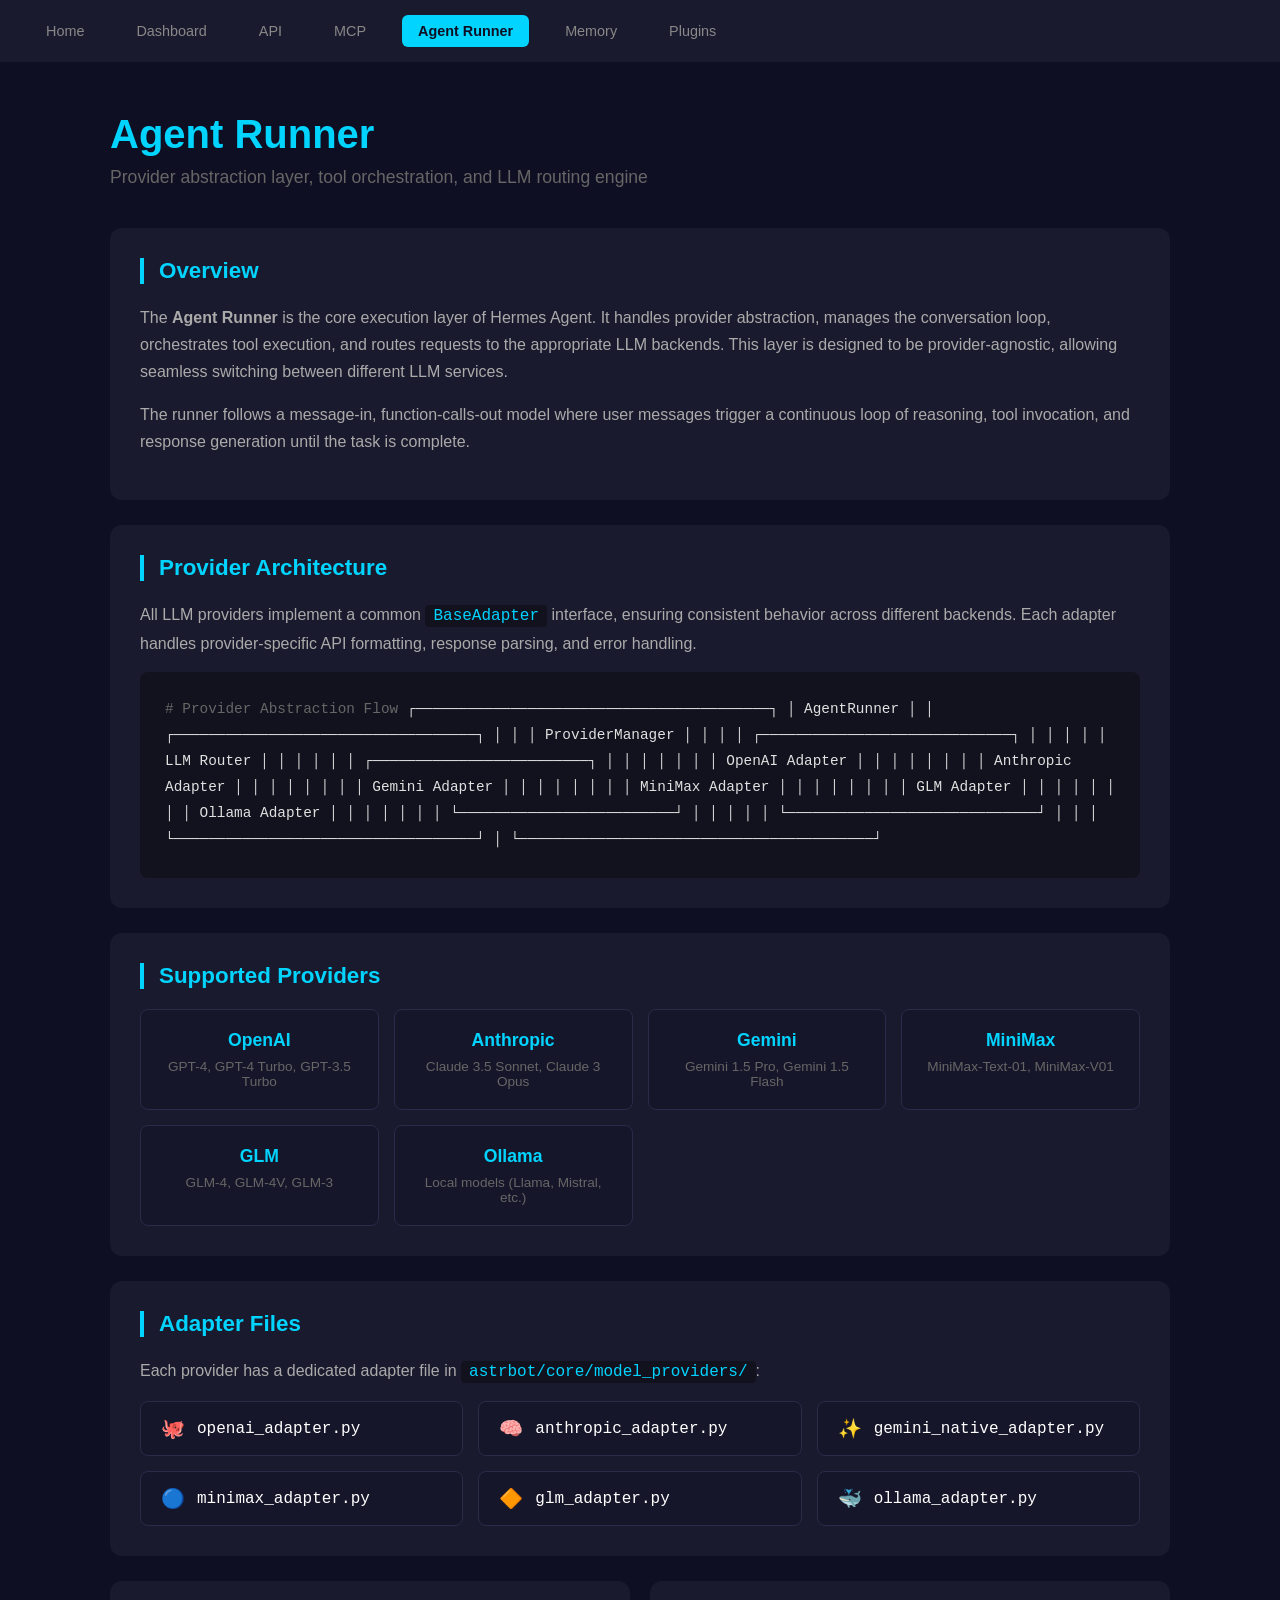
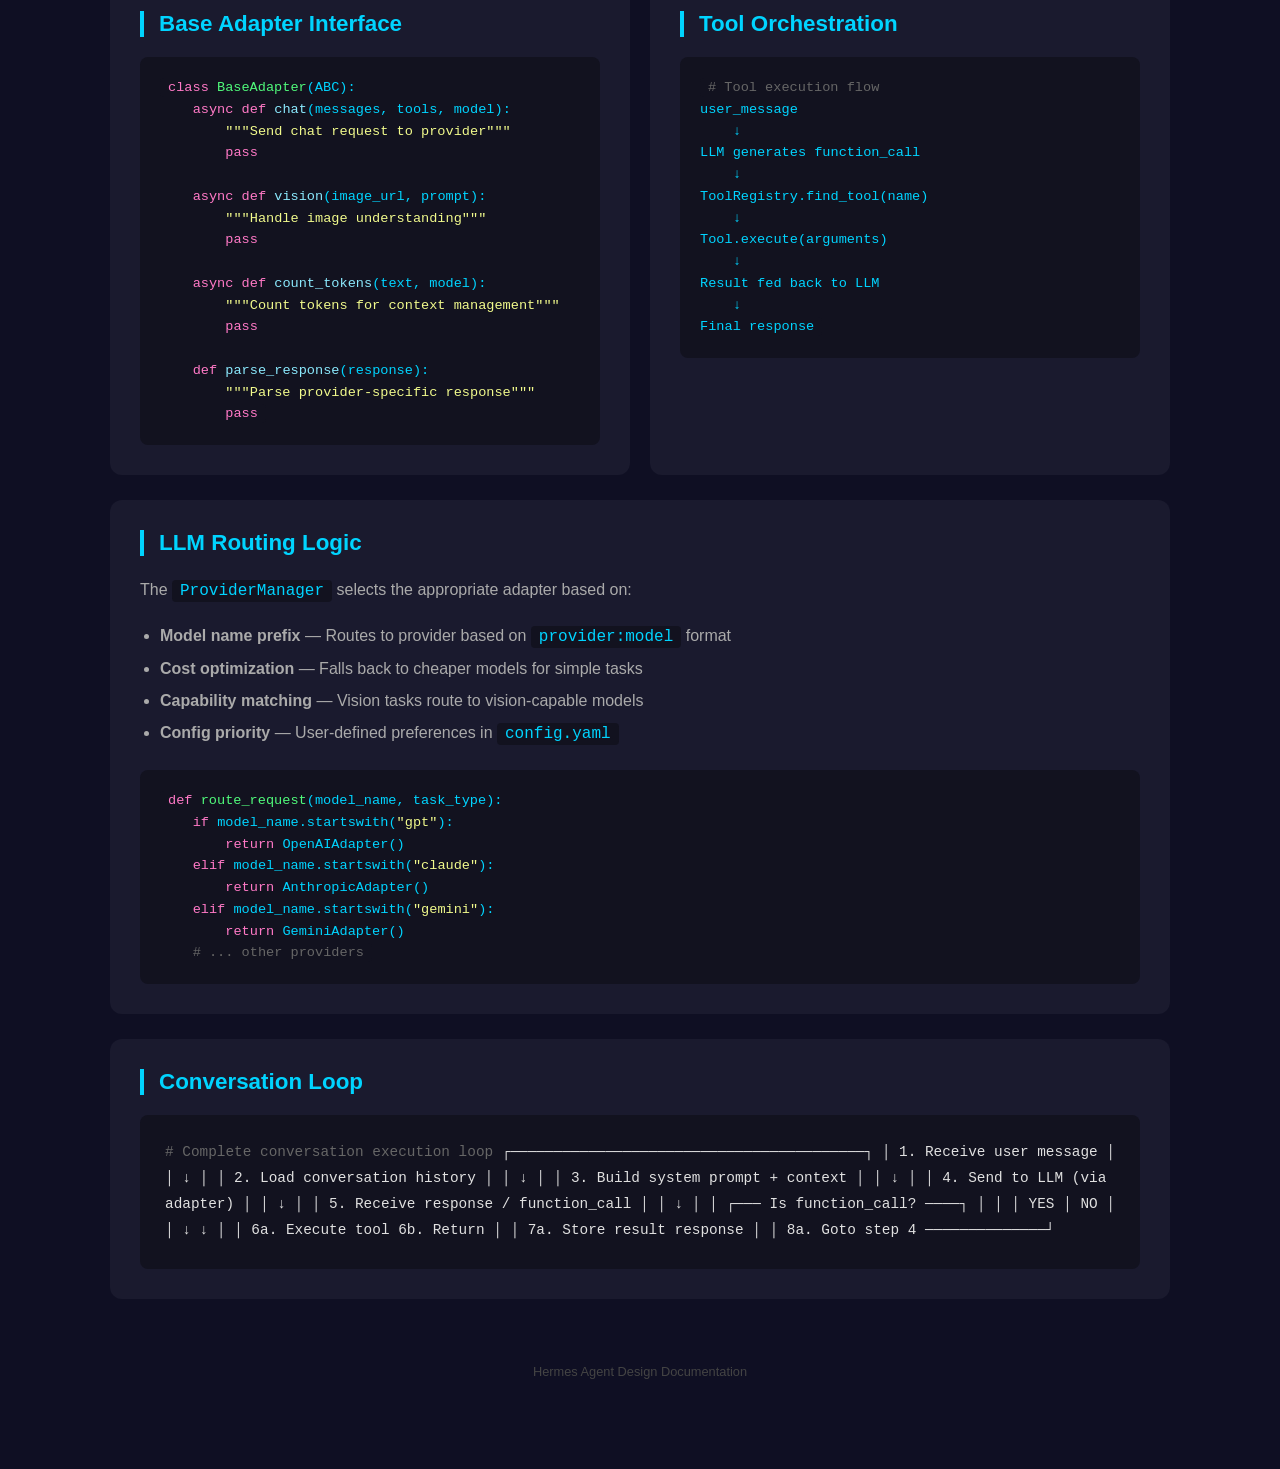
==== agent-runner.html @ dbc936b1 "docs: add 6 documentation pages" ====
<!DOCTYPE html>
<html lang="en">
<head>
    <meta charset="UTF-8">
    <meta name="viewport" content="width=device-width, initial-scale=1.0">
    <title>Agent Runner - Hermes Agent</title>
    <style>
        * { margin: 0; padding: 0; box-sizing: border-box; }
        body { font-family: -apple-system, BlinkMacSystemFont, 'Segoe UI', Roboto, sans-serif; background: #0f0f23; color: #e0e0e0; min-height: 100vh; }
        nav { background: #1a1a2e; padding: 15px 30px; display: flex; gap: 20px; flex-wrap: wrap; }
        nav a { color: #888; text-decoration: none; padding: 8px 16px; border-radius: 6px; transition: all 0.2s; font-size: 0.9em; }
        nav a:hover { background: #2a2a4a; color: #00d4ff; }
        nav a.active { background: #00d4ff; color: #0f0f23; font-weight: bold; }
        .container { max-width: 1100px; margin: 0 auto; padding: 50px 20px; }
        h1 { font-size: 2.5em; color: #00d4ff; margin-bottom: 10px; }
        .subtitle { color: #666; font-size: 1.1em; margin-bottom: 40px; }
        .section { background: #1a1a2e; border-radius: 12px; padding: 30px; margin-bottom: 25px; }
        .section h2 { color: #00d4ff; margin-bottom: 20px; font-size: 1.4em; border-left: 4px solid #00d4ff; padding-left: 15px; }
        .section p { color: #aaa; line-height: 1.7; margin-bottom: 15px; }
        .section code { background: #12121f; padding: 2px 8px; border-radius: 4px; color: #00d4ff; font-family: 'Courier New', monospace; }
        pre { background: #12121f; padding: 20px; border-radius: 8px; overflow-x: auto; line-height: 1.6; font-size: 0.85em; }
        pre code { background: none; padding: 0; color: #e0e0e0; }
        .comment { color: #666; }
        .keyword { color: #ff79c6; }
        .string { color: #f1fa8c; }
        .function { color: #50fa7b; }
        .method { color: #8be9fd; }
        .provider-grid { display: grid; grid-template-columns: repeat(auto-fit, minmax(200px, 1fr)); gap: 15px; margin-top: 20px; }
        .provider-card { background: #16162a; border: 1px solid #2a2a4a; border-radius: 8px; padding: 20px; text-align: center; }
        .provider-card .name { color: #00d4ff; font-weight: bold; font-size: 1.1em; }
        .provider-card .desc { color: #666; font-size: 0.85em; margin-top: 8px; }
        .flow-diagram { background: #12121f; padding: 25px; border-radius: 8px; font-family: 'Courier New', monospace; font-size: 0.9em; line-height: 1.8; }
        .file-list { display: grid; grid-template-columns: repeat(auto-fit, minmax(280px, 1fr)); gap: 15px; }
        .file-item { background: #16162a; border: 1px solid #2a2a4a; border-radius: 8px; padding: 15px 20px; display: flex; align-items: center; gap: 12px; }
        .file-item .icon { color: #00d4ff; font-size: 1.2em; }
        .file-item .name { color: #fff; font-family: 'Courier New', monospace; }
        .two-col { display: grid; grid-template-columns: 1fr 1fr; gap: 20px; }
        @media (max-width: 768px) { .two-col { grid-template-columns: 1fr; } }
        .footer { text-align: center; padding: 40px 0; color: #444; font-size: 0.8em; }
    </style>
</head>
<body>
    <nav>
        <a href="index.html">Home</a>
        <a href="dashboard.html">Dashboard</a>
        <a href="api.html">API</a>
        <a href="mcp.html">MCP</a>
        <a href="agent-runner.html" class="active">Agent Runner</a>
        <a href="#">Memory</a>
        <a href="#">Plugins</a>
    </nav>

    <div class="container">
        <h1>Agent Runner</h1>
        <p class="subtitle">Provider abstraction layer, tool orchestration, and LLM routing engine</p>

        <div class="section">
            <h2>Overview</h2>
            <p>The <strong>Agent Runner</strong> is the core execution layer of Hermes Agent. It handles provider abstraction, manages the conversation loop, orchestrates tool execution, and routes requests to the appropriate LLM backends. This layer is designed to be provider-agnostic, allowing seamless switching between different LLM services.</p>
            <p>The runner follows a message-in, function-calls-out model where user messages trigger a continuous loop of reasoning, tool invocation, and response generation until the task is complete.</p>
        </div>

        <div class="section">
            <h2>Provider Architecture</h2>
            <p>All LLM providers implement a common <code>BaseAdapter</code> interface, ensuring consistent behavior across different backends. Each adapter handles provider-specific API formatting, response parsing, and error handling.</p>
            <div class="flow-diagram"><span class="comment"># Provider Abstraction Flow</span>
┌─────────────────────────────────────────┐
│            AgentRunner                   │
│  ┌───────────────────────────────────┐  │
│  │    ProviderManager                │  │
│  │  ┌─────────────────────────────┐  │  │
│  │  │  LLM Router                  │  │  │
│  │  │  ┌─────────────────────────┐  │  │  │
│  │  │  │ OpenAI Adapter         │  │  │  │
│  │  │  │ Anthropic Adapter      │  │  │  │
│  │  │  │ Gemini Adapter          │  │  │  │
│  │  │  │ MiniMax Adapter         │  │  │  │
│  │  │  │ GLM Adapter             │  │  │  │
│  │  │  │ Ollama Adapter          │  │  │  │
│  │  │  └─────────────────────────┘  │  │  │
│  │  └─────────────────────────────┘  │  │
│  └───────────────────────────────────┘  │
└─────────────────────────────────────────┘</div>
        </div>

        <div class="section">
            <h2>Supported Providers</h2>
            <div class="provider-grid">
                <div class="provider-card">
                    <div class="name">OpenAI</div>
                    <div class="desc">GPT-4, GPT-4 Turbo, GPT-3.5 Turbo</div>
                </div>
                <div class="provider-card">
                    <div class="name">Anthropic</div>
                    <div class="desc">Claude 3.5 Sonnet, Claude 3 Opus</div>
                </div>
                <div class="provider-card">
                    <div class="name">Gemini</div>
                    <div class="desc">Gemini 1.5 Pro, Gemini 1.5 Flash</div>
                </div>
                <div class="provider-card">
                    <div class="name">MiniMax</div>
                    <div class="desc">MiniMax-Text-01, MiniMax-V01</div>
                </div>
                <div class="provider-card">
                    <div class="name">GLM</div>
                    <div class="desc">GLM-4, GLM-4V, GLM-3</div>
                </div>
                <div class="provider-card">
                    <div class="name">Ollama</div>
                    <div class="desc">Local models (Llama, Mistral, etc.)</div>
                </div>
            </div>
        </div>

        <div class="section">
            <h2>Adapter Files</h2>
            <p>Each provider has a dedicated adapter file in <code>astrbot/core/model_providers/</code>:</p>
            <div class="file-list">
                <div class="file-item">
                    <span class="icon">🐙</span>
                    <span class="name">openai_adapter.py</span>
                </div>
                <div class="file-item">
                    <span class="icon">🧠</span>
                    <span class="name">anthropic_adapter.py</span>
                </div>
                <div class="file-item">
                    <span class="icon">✨</span>
                    <span class="name">gemini_native_adapter.py</span>
                </div>
                <div class="file-item">
                    <span class="icon">🔵</span>
                    <span class="name">minimax_adapter.py</span>
                </div>
                <div class="file-item">
                    <span class="icon">🔶</span>
                    <span class="name">glm_adapter.py</span>
                </div>
                <div class="file-item">
                    <span class="icon">🐳</span>
                    <span class="name">ollama_adapter.py</span>
                </div>
            </div>
        </div>

        <div class="two-col">
            <div class="section">
                <h2>Base Adapter Interface</h2>
                <pre><code><span class="keyword">class</span> <span class="function">BaseAdapter</span>(ABC):
    <span class="keyword">async def</span> <span class="method">chat</span>(messages, tools, model):
        <span class="string">"""Send chat request to provider"""</span>
        <span class="keyword">pass</span>

    <span class="keyword">async def</span> <span class="method">vision</span>(image_url, prompt):
        <span class="string">"""Handle image understanding"""</span>
        <span class="keyword">pass</span>

    <span class="keyword">async def</span> <span class="method">count_tokens</span>(text, model):
        <span class="string">"""Count tokens for context management"""</span>
        <span class="keyword">pass</span>

    <span class="keyword">def</span> <span class="method">parse_response</span>(response):
        <span class="string">"""Parse provider-specific response"""</span>
        <span class="keyword">pass</span></code></pre>
            </div>

            <div class="section">
                <h2>Tool Orchestration</h2>
                <pre><code><span class="comment"># Tool execution flow</span>
user_message
    ↓
LLM generates function_call
    ↓
ToolRegistry.find_tool(name)
    ↓
Tool.execute(arguments)
    ↓
Result fed back to LLM
    ↓
Final response</code></pre>
            </div>
        </div>

        <div class="section">
            <h2>LLM Routing Logic</h2>
            <p>The <code>ProviderManager</code> selects the appropriate adapter based on:</p>
            <ul style="color: #aaa; line-height: 2; margin-left: 20px; margin-top: 10px;">
                <li><strong>Model name prefix</strong> — Routes to provider based on <code>provider:model</code> format</li>
                <li><strong>Cost optimization</strong> — Falls back to cheaper models for simple tasks</li>
                <li><strong>Capability matching</strong> — Vision tasks route to vision-capable models</li>
                <li><strong>Config priority</strong> — User-defined preferences in <code>config.yaml</code></li>
            </ul>
            <pre style="margin-top: 20px;"><code><span class="keyword">def</span> <span class="function">route_request</span>(model_name, task_type):
    <span class="keyword">if</span> model_name.startswith(<span class="string">"gpt"</span>):
        <span class="keyword">return</span> OpenAIAdapter()
    <span class="keyword">elif</span> model_name.startswith(<span class="string">"claude"</span>):
        <span class="keyword">return</span> AnthropicAdapter()
    <span class="keyword">elif</span> model_name.startswith(<span class="string">"gemini"</span>):
        <span class="keyword">return</span> GeminiAdapter()
    <span class="comment"># ... other providers</span></code></pre>
        </div>

        <div class="section">
            <h2>Conversation Loop</h2>
            <div class="flow-diagram"><span class="comment"># Complete conversation execution loop</span>
┌─────────────────────────────────────────┐
│  1. Receive user message                │
│         ↓                               │
│  2. Load conversation history           │
│         ↓                               │
│  3. Build system prompt + context       │
│         ↓                               │
│  4. Send to LLM (via adapter)           │
│         ↓                               │
│  5. Receive response / function_call    │
│         ↓                               │
│  ┌─── Is function_call? ────┐           │
│  │  YES                     │ NO        │
│  ↓                         ↓            │
│  6a. Execute tool         6b. Return     │
│  7a. Store result          response      │
│  8a. Goto step 4           ──────────────┘</div>
        </div>

        <div class="footer">
            Hermes Agent Design Documentation
        </div>
    </div>
</body>
</html>
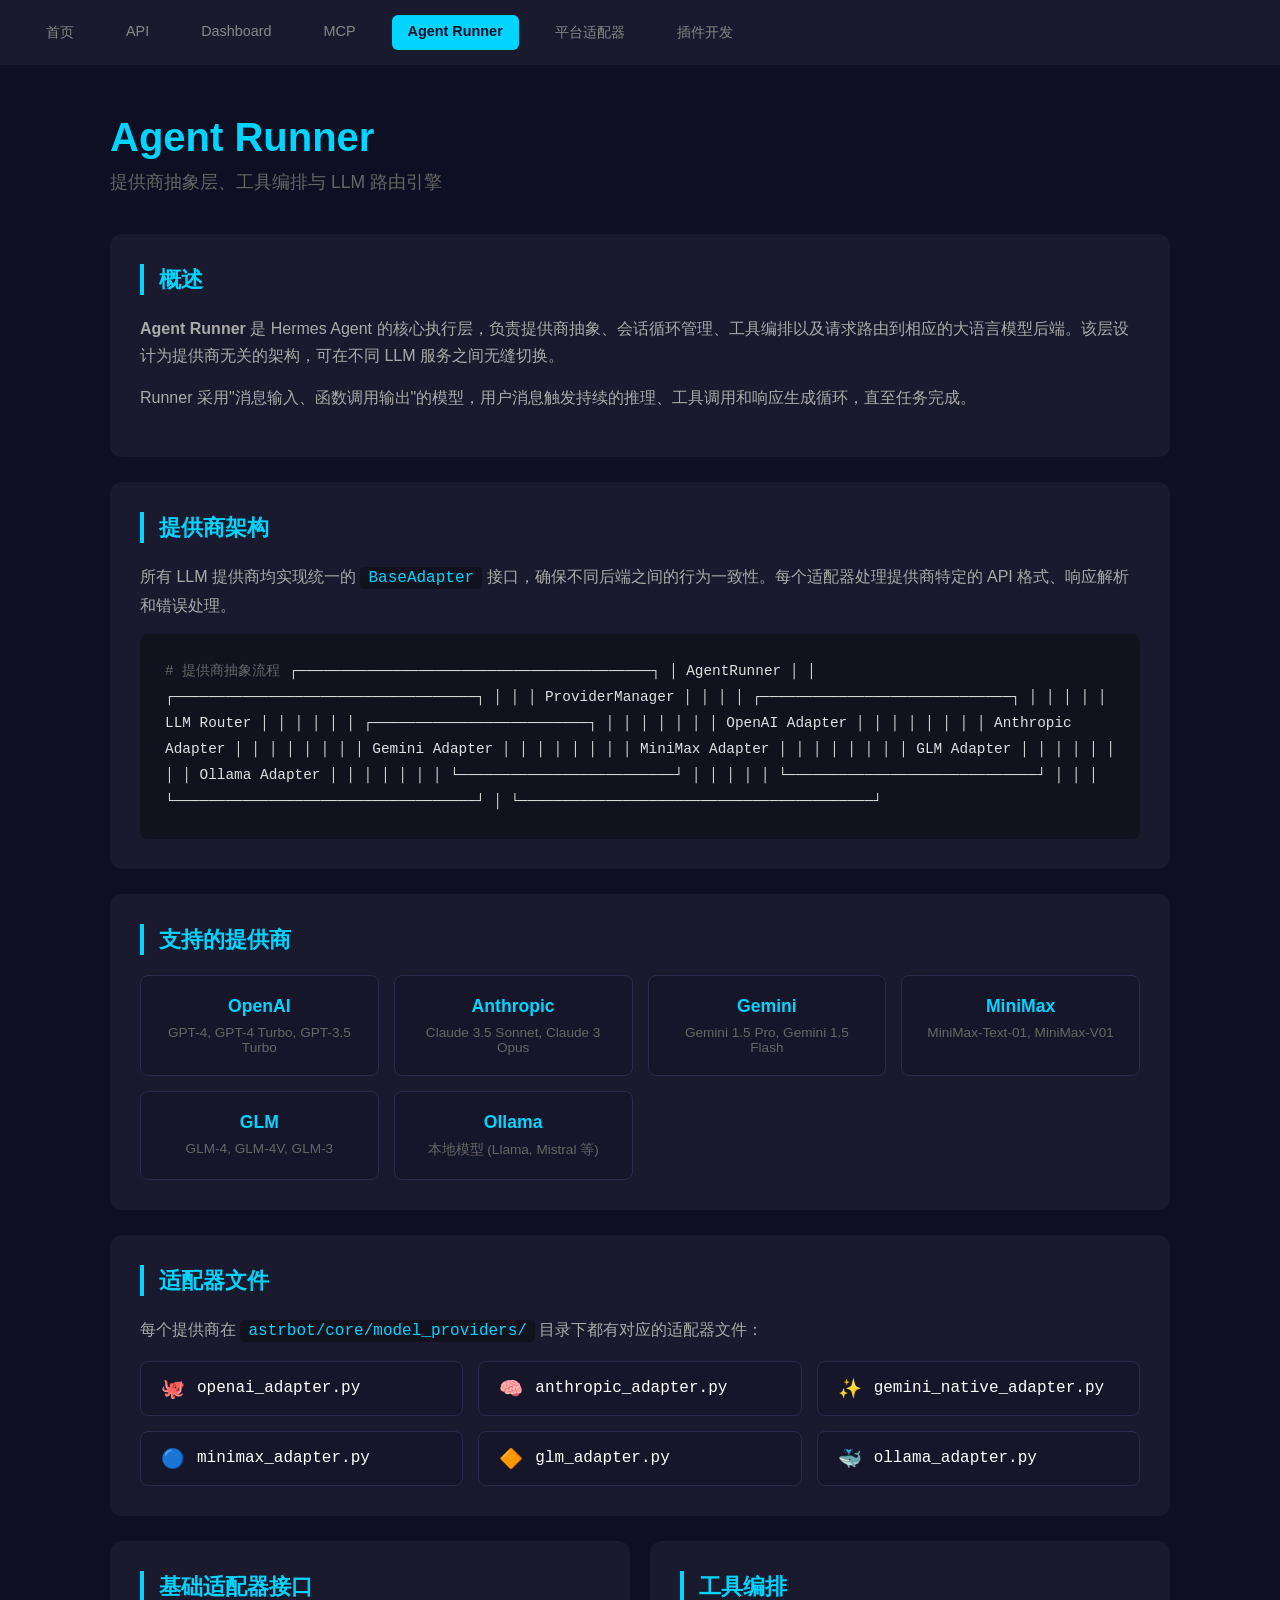
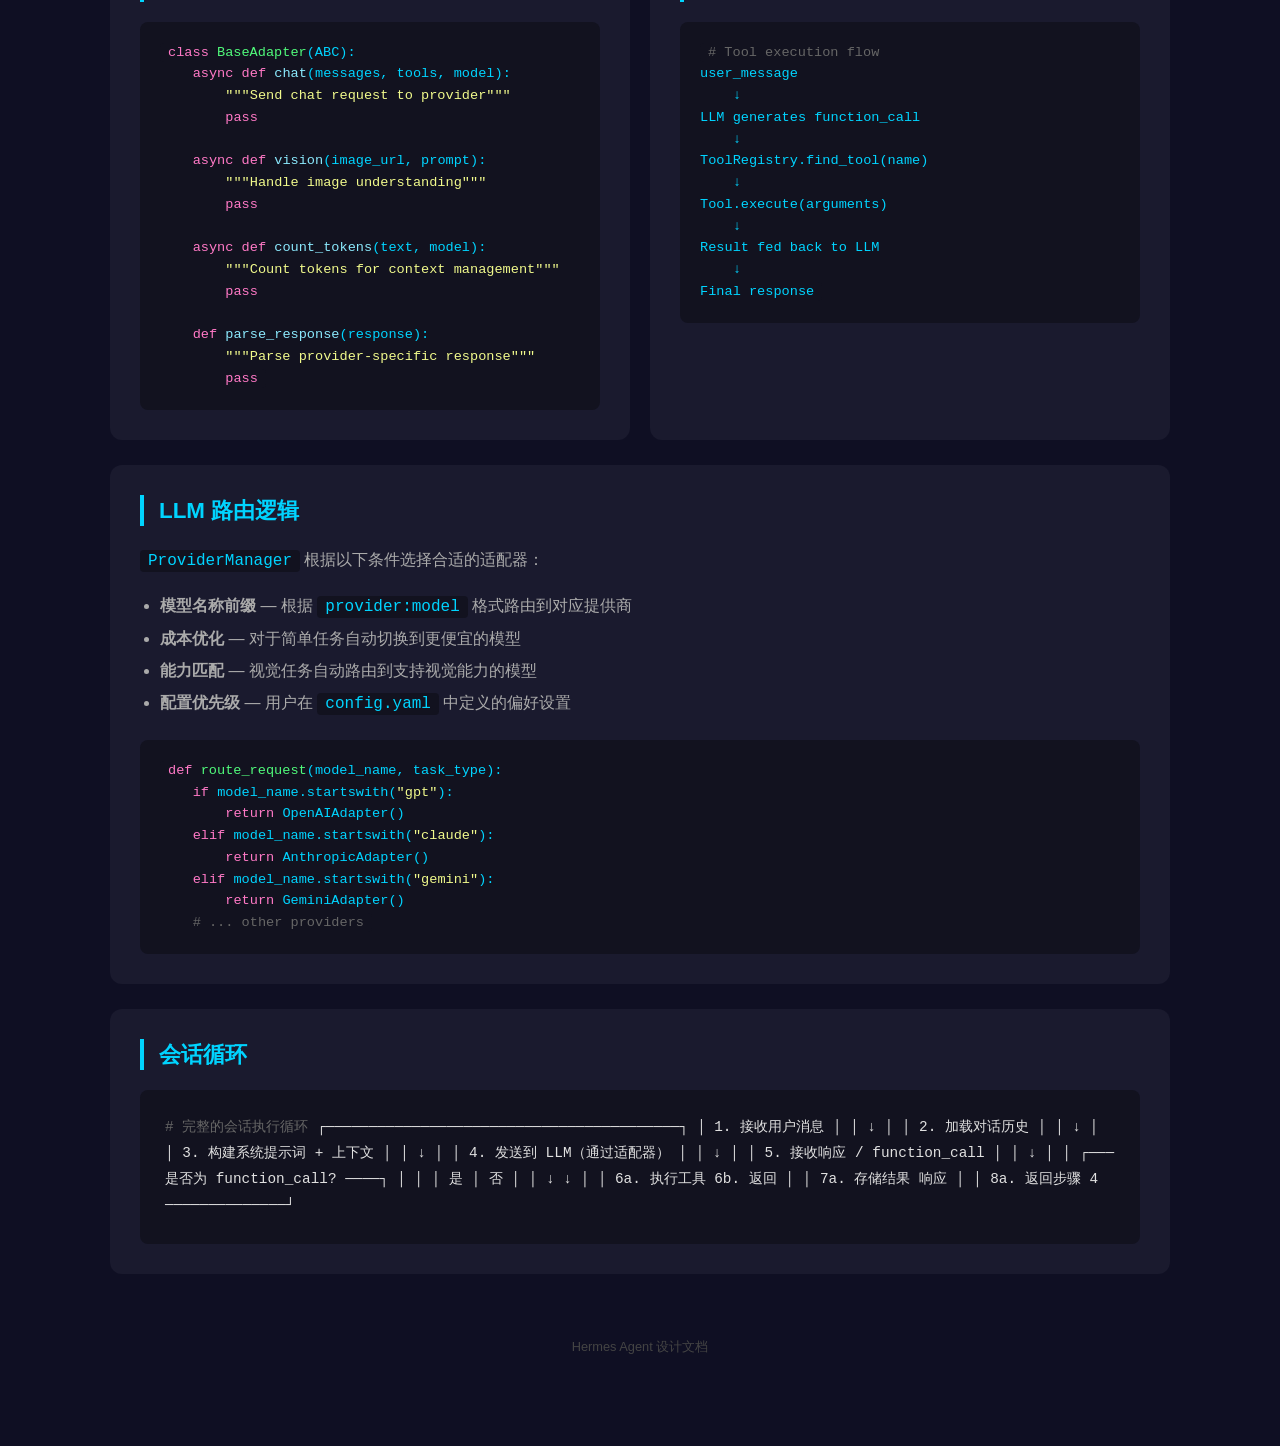
==== commit 0cd5e2bd: "docs: localize all pages to Chinese" ====
--- a/agent-runner.html
+++ b/agent-runner.html
@@ -1,5 +1,5 @@
 <!DOCTYPE html>
-<html lang="en">
+<html lang="zh-CN">
 <head>
     <meta charset="UTF-8">
     <meta name="viewport" content="width=device-width, initial-scale=1.0">
@@ -41,29 +41,29 @@
 </head>
 <body>
     <nav>
-        <a href="index.html">Home</a>
+        <a href="index.html">首页</a>
+        <a href="api.html">API</a>
         <a href="dashboard.html">Dashboard</a>
-        <a href="api.html">API</a>
         <a href="mcp.html">MCP</a>
         <a href="agent-runner.html" class="active">Agent Runner</a>
-        <a href="#">Memory</a>
-        <a href="#">Plugins</a>
+        <a href="platform-adapter.html">平台适配器</a>
+        <a href="plugin-development.html">插件开发</a>
     </nav>
 
     <div class="container">
         <h1>Agent Runner</h1>
-        <p class="subtitle">Provider abstraction layer, tool orchestration, and LLM routing engine</p>
-
-        <div class="section">
-            <h2>Overview</h2>
-            <p>The <strong>Agent Runner</strong> is the core execution layer of Hermes Agent. It handles provider abstraction, manages the conversation loop, orchestrates tool execution, and routes requests to the appropriate LLM backends. This layer is designed to be provider-agnostic, allowing seamless switching between different LLM services.</p>
-            <p>The runner follows a message-in, function-calls-out model where user messages trigger a continuous loop of reasoning, tool invocation, and response generation until the task is complete.</p>
-        </div>
-
-        <div class="section">
-            <h2>Provider Architecture</h2>
-            <p>All LLM providers implement a common <code>BaseAdapter</code> interface, ensuring consistent behavior across different backends. Each adapter handles provider-specific API formatting, response parsing, and error handling.</p>
-            <div class="flow-diagram"><span class="comment"># Provider Abstraction Flow</span>
+        <p class="subtitle">提供商抽象层、工具编排与 LLM 路由引擎</p>
+
+        <div class="section">
+            <h2>概述</h2>
+            <p><strong>Agent Runner</strong> 是 Hermes Agent 的核心执行层，负责提供商抽象、会话循环管理、工具编排以及请求路由到相应的大语言模型后端。该层设计为提供商无关的架构，可在不同 LLM 服务之间无缝切换。</p>
+            <p>Runner 采用"消息输入、函数调用输出"的模型，用户消息触发持续的推理、工具调用和响应生成循环，直至任务完成。</p>
+        </div>
+
+        <div class="section">
+            <h2>提供商架构</h2>
+            <p>所有 LLM 提供商均实现统一的 <code>BaseAdapter</code> 接口，确保不同后端之间的行为一致性。每个适配器处理提供商特定的 API 格式、响应解析和错误处理。</p>
+            <div class="flow-diagram"><span class="comment"># 提供商抽象流程</span>
 ┌─────────────────────────────────────────┐
 │            AgentRunner                   │
 │  ┌───────────────────────────────────┐  │
@@ -84,7 +84,7 @@
         </div>
 
         <div class="section">
-            <h2>Supported Providers</h2>
+            <h2>支持的提供商</h2>
             <div class="provider-grid">
                 <div class="provider-card">
                     <div class="name">OpenAI</div>
@@ -108,14 +108,14 @@
                 </div>
                 <div class="provider-card">
                     <div class="name">Ollama</div>
-                    <div class="desc">Local models (Llama, Mistral, etc.)</div>
-                </div>
-            </div>
-        </div>
-
-        <div class="section">
-            <h2>Adapter Files</h2>
-            <p>Each provider has a dedicated adapter file in <code>astrbot/core/model_providers/</code>:</p>
+                    <div class="desc">本地模型 (Llama, Mistral 等)</div>
+                </div>
+            </div>
+        </div>
+
+        <div class="section">
+            <h2>适配器文件</h2>
+            <p>每个提供商在 <code>astrbot/core/model_providers/</code> 目录下都有对应的适配器文件：</p>
             <div class="file-list">
                 <div class="file-item">
                     <span class="icon">🐙</span>
@@ -146,7 +146,7 @@
 
         <div class="two-col">
             <div class="section">
-                <h2>Base Adapter Interface</h2>
+                <h2>基础适配器接口</h2>
                 <pre><code><span class="keyword">class</span> <span class="function">BaseAdapter</span>(ABC):
     <span class="keyword">async def</span> <span class="method">chat</span>(messages, tools, model):
         <span class="string">"""Send chat request to provider"""</span>
@@ -166,7 +166,7 @@
             </div>
 
             <div class="section">
-                <h2>Tool Orchestration</h2>
+                <h2>工具编排</h2>
                 <pre><code><span class="comment"># Tool execution flow</span>
 user_message
     ↓
@@ -183,13 +183,13 @@
         </div>
 
         <div class="section">
-            <h2>LLM Routing Logic</h2>
-            <p>The <code>ProviderManager</code> selects the appropriate adapter based on:</p>
+            <h2>LLM 路由逻辑</h2>
+            <p><code>ProviderManager</code> 根据以下条件选择合适的适配器：</p>
             <ul style="color: #aaa; line-height: 2; margin-left: 20px; margin-top: 10px;">
-                <li><strong>Model name prefix</strong> — Routes to provider based on <code>provider:model</code> format</li>
-                <li><strong>Cost optimization</strong> — Falls back to cheaper models for simple tasks</li>
-                <li><strong>Capability matching</strong> — Vision tasks route to vision-capable models</li>
-                <li><strong>Config priority</strong> — User-defined preferences in <code>config.yaml</code></li>
+                <li><strong>模型名称前缀</strong> — 根据 <code>provider:model</code> 格式路由到对应提供商</li>
+                <li><strong>成本优化</strong> — 对于简单任务自动切换到更便宜的模型</li>
+                <li><strong>能力匹配</strong> — 视觉任务自动路由到支持视觉能力的模型</li>
+                <li><strong>配置优先级</strong> — 用户在 <code>config.yaml</code> 中定义的偏好设置</li>
             </ul>
             <pre style="margin-top: 20px;"><code><span class="keyword">def</span> <span class="function">route_request</span>(model_name, task_type):
     <span class="keyword">if</span> model_name.startswith(<span class="string">"gpt"</span>):
@@ -202,29 +202,29 @@
         </div>
 
         <div class="section">
-            <h2>Conversation Loop</h2>
-            <div class="flow-diagram"><span class="comment"># Complete conversation execution loop</span>
+            <h2>会话循环</h2>
+            <div class="flow-diagram"><span class="comment"># 完整的会话执行循环</span>
 ┌─────────────────────────────────────────┐
-│  1. Receive user message                │
-│         ↓                               │
-│  2. Load conversation history           │
-│         ↓                               │
-│  3. Build system prompt + context       │
-│         ↓                               │
-│  4. Send to LLM (via adapter)           │
-│         ↓                               │
-│  5. Receive response / function_call    │
-│         ↓                               │
-│  ┌─── Is function_call? ────┐           │
-│  │  YES                     │ NO        │
-│  ↓                         ↓            │
-│  6a. Execute tool         6b. Return     │
-│  7a. Store result          response      │
-│  8a. Goto step 4           ──────────────┘</div>
+│  1. 接收用户消息                          │
+│         ↓                               │
+│  2. 加载对话历史                          │
+│         ↓                               │
+│  3. 构建系统提示词 + 上下文               │
+│         ↓                               │
+│  4. 发送到 LLM（通过适配器）              │
+│         ↓                               │
+│  5. 接收响应 / function_call             │
+│         ↓                               │
+│  ┌─── 是否为 function_call? ────┐        │
+│  │  是                         │ 否      │
+│  ↓                            ↓          │
+│  6a. 执行工具          6b. 返回          │
+│  7a. 存储结果            响应             │
+│  8a. 返回步骤 4          ──────────────┘</div>
         </div>
 
         <div class="footer">
-            Hermes Agent Design Documentation
+            Hermes Agent 设计文档
         </div>
     </div>
 </body>
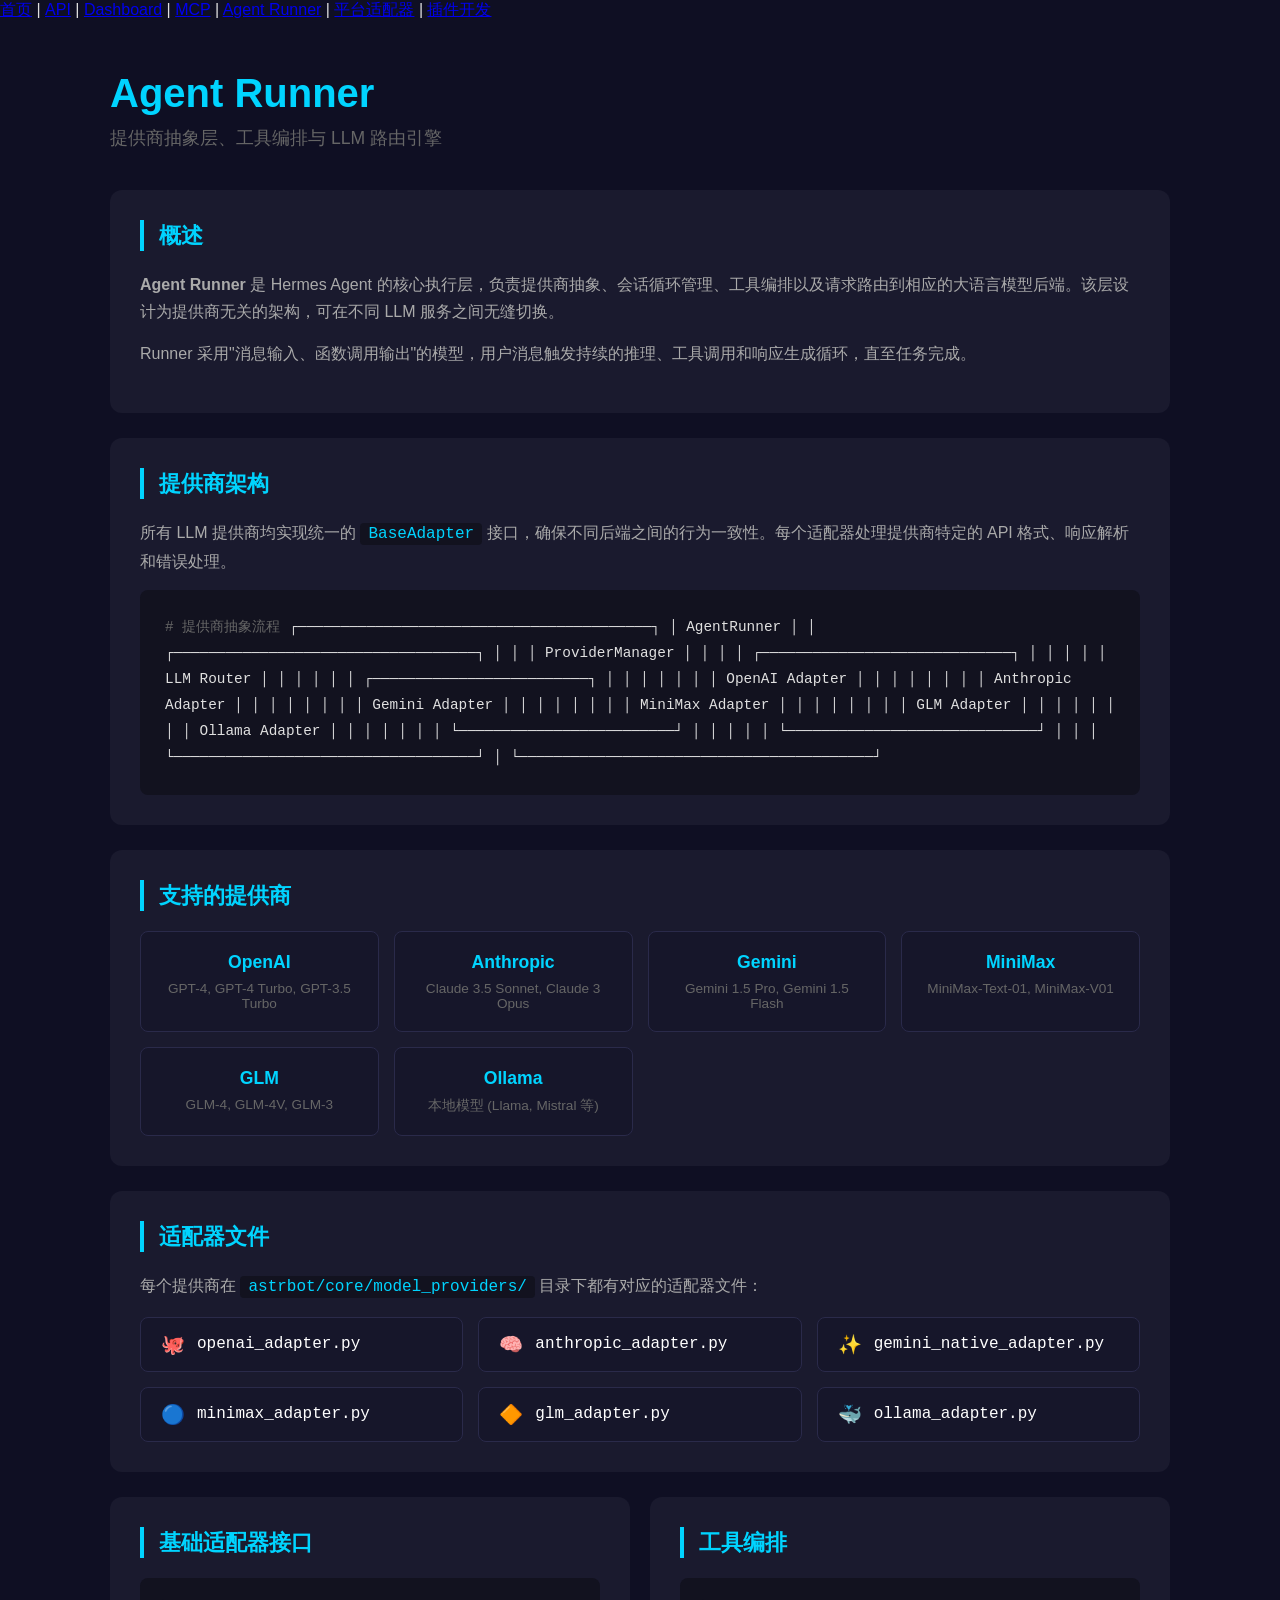
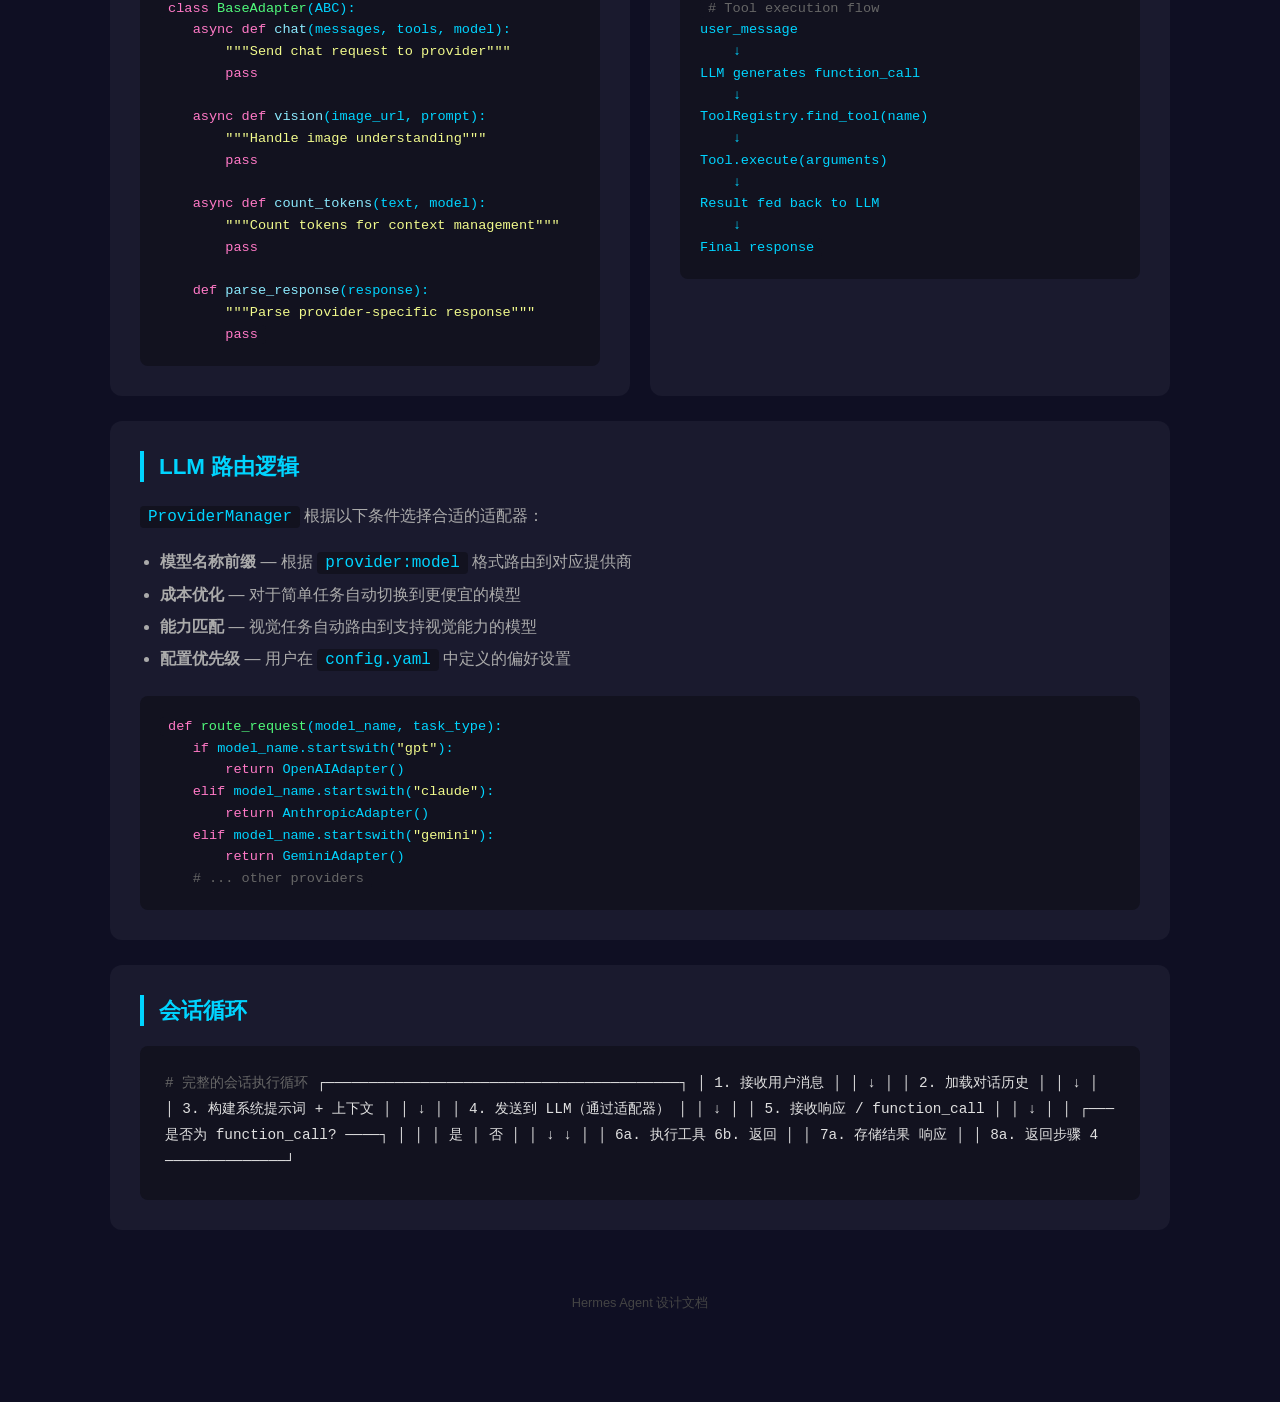
==== commit 7a0a43f6: "fix: standardize navigation across all pages" ====
--- a/agent-runner.html
+++ b/agent-runner.html
@@ -40,15 +40,15 @@
     </style>
 </head>
 <body>
-    <nav>
-        <a href="index.html">首页</a>
-        <a href="api.html">API</a>
-        <a href="dashboard.html">Dashboard</a>
-        <a href="mcp.html">MCP</a>
-        <a href="agent-runner.html" class="active">Agent Runner</a>
-        <a href="platform-adapter.html">平台适配器</a>
+    <div class="nav">
+        <a href="index.html">首页</a> |
+        <a href="api.html">API</a> |
+        <a href="dashboard.html">Dashboard</a> |
+        <a href="mcp.html">MCP</a> |
+        <a href="agent-runner.html">Agent Runner</a> |
+        <a href="platform-adapter.html">平台适配器</a> |
         <a href="plugin-development.html">插件开发</a>
-    </nav>
+    </div>
 
     <div class="container">
         <h1>Agent Runner</h1>
